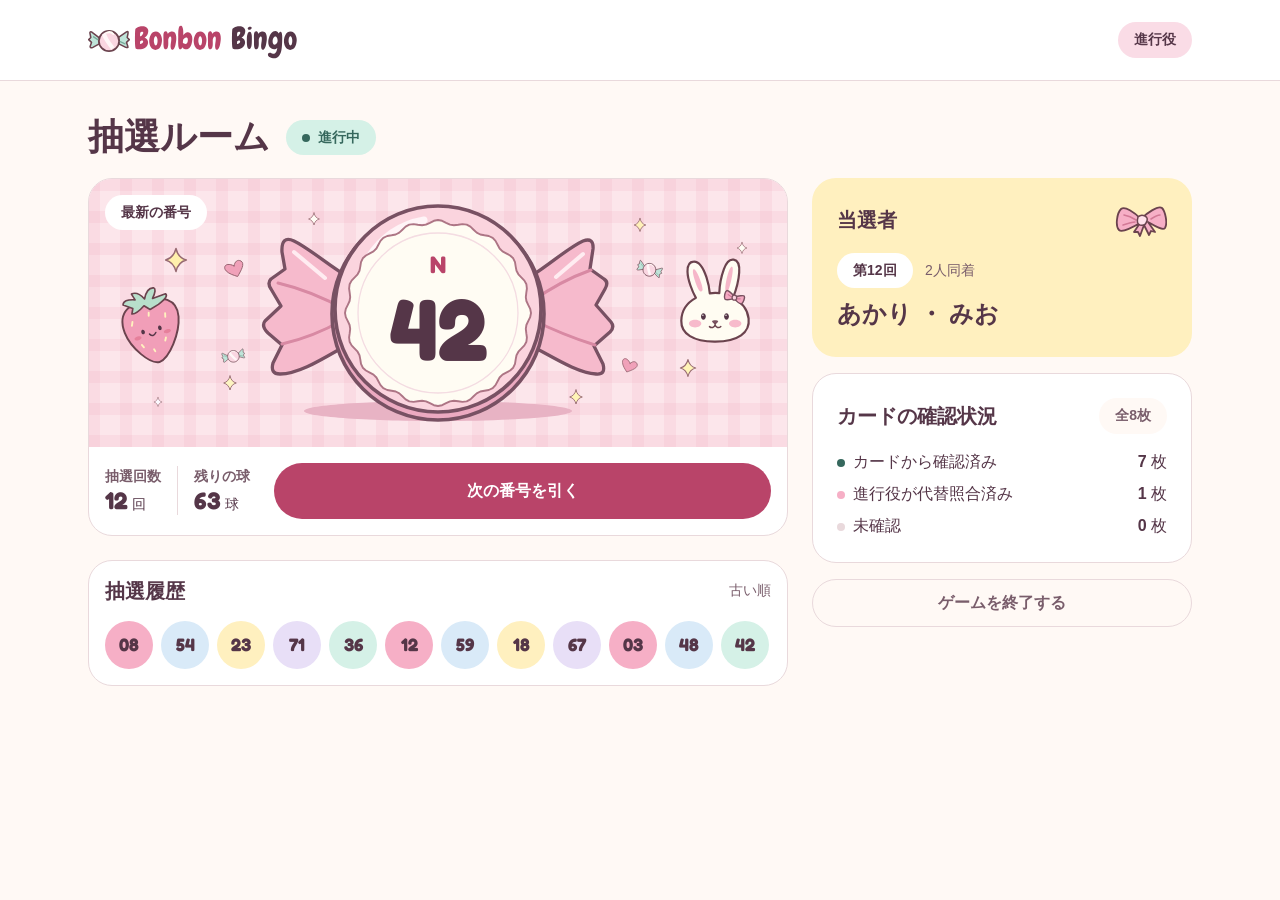
==== index.html @ c979d32b "first commit" ====
<!doctype html>
<html lang="ja">
<head>
  <meta charset="utf-8">
  <meta name="viewport" content="width=device-width, initial-scale=1">
  <title>抽選ルーム｜Bonbon Bingo</title>
  <link rel="stylesheet" href="css/style.css">
  <!-- 今はコメントだけの学習用ファイル。ルール、保存、進行役の画面の順で、HTMLを読み終えてから読み込む。 -->
  <script defer src="js/game.js"></script>
  <script defer src="js/storage.js"></script>
  <script defer src="js/draw.js"></script>
</head>
<!--
  デザイン確認用。ゲーム・当選者・確認件数はすべて仮表示で、ボタンにはまだ処理がない。
  下の data-view の値を1か所だけ書き換えて保存し、ブラウザーで再読み込みすると各状態を確認できる。
  prepare：参加受付、draw：抽選、checking：今回の確認待ち、final：最終確認、finished：終了。
  手元の画面は card.html を開く。実装後の初回は準備中にし、再表示時は保存済みの状態から選ぶ。
-->
<body class="host-page" data-view="draw">
  <!-- ゲーム名と操作する役割。実装後は操作権のないタブで #host-role を「閲覧中」にする。 -->
  <header class="site-header">
    <div class="header-inner">
      <img class="brand-logo" src="images/logo.svg" width="217" height="46" alt="Bonbon Bingo">
      <span class="badge host-role" id="host-role">進行役</span>
    </div>
  </header>

  <main class="host-main">
    <!-- その時点の見出しと状態。draw.js が body の data-view を更新すると対応する組だけが表示される。 -->
    <div class="host-heading">
      <h1>
        <span data-show="prepare">参加カードの準備</span>
        <span data-show="draw">抽選ルーム</span>
        <span data-show="checking">カードの応答待ち</span>
        <span data-show="final">最後のカードを照合中</span>
        <span data-show="finished">ゲームの結果</span>
      </h1>
      <span class="badge host-role" data-show="prepare">参加受付中</span>
      <span class="badge host-live" data-show="draw">進行中</span>
      <span class="badge host-checking" data-show="checking">照合中</span>
      <span class="badge host-final" data-show="final">最終確認中</span>
      <span class="badge host-ended" data-show="finished">終了</span>
    </div>

    <!-- 保存失敗、権限不足、照合不能など。JSで理由を #host-message に表示して該当操作を止める。 -->
    <p id="host-message" class="host-message" role="alert" hidden></p>

    <!-- PCでは抽選と履歴を左、操作と当選結果を右に置く。狭い画面では同じ内容を縦に並べる。 -->
    <div class="host-layout">
      <div class="host-column">
        <!-- 最新の確定番号と抽選操作。画像は背景だけ。ゲーム開始直後は番号を待機表示にする。 -->
        <section class="host-stage panel" data-show="draw" aria-label="抽選">
          <!-- 番号が確定したら .js-latest-letter と .js-latest-number を更新する。仮の表示はN列の42番。 -->
          <div class="host-number-stage">
            <span class="badge host-ball-label">最新の番号</span>
            <div class="host-current-ball number" aria-live="polite" aria-atomic="true">
              <span class="js-latest-letter">N</span>
              <strong class="js-latest-number">42</strong>
            </div>
          </div>
          <!-- 保存が成功した履歴の件数と残りプールの長さを表示。第12回の仮表示なので残りは63球。 -->
          <div class="host-controls">
            <dl class="host-counts">
              <div><dt>抽選回数</dt><dd><strong class="number js-round">12</strong> 回</dd></div>
              <div><dt>残りの球</dt><dd><strong class="number" id="remaining-balls">63</strong> 球</dd></div>
            </dl>
            <!-- #draw-next から次の抽選を要求。確認待ち・空のプール・操作権なしでは引けない。 -->
            <button class="button button-primary" type="button" id="draw-next">次の番号を引く</button>
          </div>
        </section>

        <!-- 準備と照合と終了の概要。仮の件数は各状態の別々の瞬間。実装時は保存値から説明と数値を更新する。 -->
        <section class="host-ticket" data-show="prepare checking final finished" aria-label="進行の概要">
          <div class="host-ticket-copy">
            <!-- 登録済みだけが参加する。登録完了のたびに同じ意味の .js-registered-count をすべて更新する。 -->
            <div data-show="prepare">
              <h2>登録済みのカード</h2>
              <p class="host-total"><strong class="number js-registered-count">8</strong> 枚</p>
              <p id="registration-summary">発行した9枚のうち、1枚が登録待ちです。</p>
              <progress id="registration-progress" value="8" max="9" aria-label="発行カードの登録状況">8 / 9</progress>
            </div>
            <!-- 対象回まで確認できた「本人報告＋代替」の合計。2種類の確認回数を同じ件数に二重計上しない。 -->
            <div data-show="checking final">
              <h2>確認できたカード</h2>
              <p class="host-total">
                <strong class="number" data-show="checking" id="checked-total">6</strong>
                <strong class="number" data-show="final" id="final-checked-total">7</strong>
                <span>/ <span class="number js-player-count">8</span> 枚</span>
              </p>
              <p id="check-summary" data-show="checking">2枚のカードからの応答を待っています。</p>
              <p id="final-summary" data-show="final">残り1枚の結果を照合しています。</p>
              <progress id="check-progress" data-show="checking" value="6" max="8" aria-label="今回の確認状況">6 / 8</progress>
              <progress id="final-progress" data-show="final" value="7" max="8" aria-label="最終回の確認状況">7 / 8</progress>
            </div>
            <!-- 進行役が保存した最終結果。#winner-count は申告数ではなく確定したカード数。 -->
            <div data-show="finished">
              <h2>確定した当選カード</h2>
              <p class="host-total"><strong id="winner-count" class="number">2</strong> 枚</p>
              <p id="result-summary">第12回の抽選で、2人が同時にビンゴしました。</p>
            </div>
          </div>
          <!-- チケット右端の装飾。状態は見出しでも伝わるため読み上げから除く。 -->
          <div class="host-ticket-stub" aria-hidden="true">
            <img data-show="prepare finished" src="images/candy.svg" width="64" alt="">
            <img data-show="checking" src="images/sparkle.svg" width="48" alt="">
            <img data-show="final" src="images/bow.svg" width="64" alt="">
          </div>
        </section>

        <!-- 準備中の件数。未登録の発行枠はゲーム開始時の参加枚数に含めない。 -->
        <section class="panel host-panel" data-show="prepare">
          <h2>カードの登録状況</h2>
          <dl class="host-facts">
            <div><dt>発行済み</dt><dd><b id="issued-count">9</b> 枚</dd></div>
            <div><dt>登録済み</dt><dd><b class="js-registered-count">8</b> 枚</dd></div>
            <div><dt>登録待ち</dt><dd><b id="registration-pending">1</b> 枚</dd></div>
          </dl>
        </section>

        <!-- 確認中は左側に内訳を表示。#verifying-reported と、各状態の代替照合・未確認の件数を更新する。 -->
        <section class="panel host-panel" data-show="checking final">
          <h2>照合の内訳</h2>
          <dl class="host-facts">
            <div><dt>カードから確認済み</dt><dd><b id="verifying-reported">6</b> 枚</dd></div>
            <div><dt>進行役が代替照合済み</dt><dd><b data-show="checking" id="verifying-fallback">0</b><b data-show="final" id="final-fallback">1</b> 枚</dd></div>
            <div><dt>未確認</dt><dd><b data-show="checking" id="verifying-pending">2</b><b data-show="final" id="final-pending">1</b> 枚</dd></div>
          </dl>
        </section>

        <!-- 終了時の確定者。#result-winners も抽選中の #winner-list と同じ確定記録から描き直す。 -->
        <section class="panel host-panel" data-show="finished">
          <h2>確定した当選者</h2>
          <ol id="result-winners" class="host-winners">
            <li><span class="badge">第12回 · 同着</span><strong>あかり　／　みお</strong></li>
          </ol>
        </section>

        <!-- #draw-history は保存した抽選順の履歴。終了後も読めるようにし、B・I・N・G・Oの列ごとに球の色を変える。 -->
        <section class="panel host-panel host-history-panel" data-show="draw finished">
          <div class="host-panel-heading"><h2>抽選履歴</h2><span class="host-caption">古い順</span></div>
          <ol id="draw-history" class="host-history number">
            <li class="ball-b">08</li>
            <li class="ball-g">54</li>
            <li class="ball-i">23</li>
            <li class="ball-o">71</li>
            <li class="ball-n">36</li>
            <li class="ball-b">12</li>
            <li class="ball-g">59</li>
            <li class="ball-i">18</li>
            <li class="ball-o">67</li>
            <li class="ball-b">03</li>
            <li class="ball-g">48</li>
            <li class="ball-n">42</li>
          </ol>
        </section>
      </div>

      <!-- 進行役の操作と当選結果。スマホでは抽選・履歴の下へ1列に並ぶ。 -->
      <div class="host-column host-side">
        <!-- #issue-card は準備中に発行枠を作って新しいカードを別タブで開く。初回登録はカード画面で行う。 -->
        <section class="panel host-panel" data-show="prepare">
          <h2>カードの発行</h2>
          <p>新しいカードが別タブで開きます。参加者に登録を済ませてもらいましょう。</p>
          <button class="button button-secondary" type="button" id="issue-card">カードを発行する</button>
        </section>
        <!-- #start-game で参加を締め切り、登録済みカードだけを固定して開始する。 -->
        <section class="panel host-panel" data-show="prepare">
          <h2>ゲームの開始</h2>
          <p>受付を締め切り、登録済みの<span class="js-registered-count">8</span>枚でゲームを開始します。</p>
          <button class="button button-primary" type="button" id="start-game">参加を締め切って開始</button>
        </section>

        <!-- #winner-list は進行役が照合・確定した結果専用。同じ回の人をまとめ、未入力名にはカードIDを表示する。 -->
        <section class="panel host-panel host-awards" data-show="draw">
          <div class="host-panel-heading"><h2>当選者</h2><img src="images/bow.svg" width="52" height="34" alt=""></div>
          <ol class="host-winners" id="winner-list">
            <li><span class="badge">第12回</span> <span class="host-caption">2人同着</span><strong>あかり ・ みお</strong></li>
          </ol>
        </section>
        <!-- 通常の抽選画面にも3種類の枚数を表示する。対象回・対象カードに照らして更新する。 -->
        <section class="panel host-panel" data-show="draw">
          <div class="host-panel-heading">
            <h2>カードの確認状況</h2><span class="badge host-people">全<span class="js-player-count">8</span>枚</span>
          </div>
          <dl class="host-facts host-check-facts">
            <div><dt>カードから確認済み</dt><dd><b id="reported-count">7</b> 枚</dd></div>
            <div><dt>進行役が代替照合済み</dt><dd><b id="fallback-count">1</b> 枚</dd></div>
            <div><dt>未確認</dt><dd><b id="pending-count">0</b> 枚</dd></div>
          </dl>
        </section>

        <!-- 照合中と終了時にも対象回と確定番号を見せる。最新の番号と回数は抽選欄と同じ保存データを使う。 -->
        <section class="panel host-panel" data-show="checking final finished">
          <h2><span data-show="checking">今回の抽選番号</span><span data-show="final finished">最後の抽選番号</span></h2>
          <div class="host-panel-heading host-last-number">
            <strong class="number"><small class="js-latest-letter">N</small> <span class="js-latest-number">42</span></strong>
            <span class="badge host-people">第<span class="js-round">12</span>回</span>
          </div>
        </section>
        <!-- 未応答がある間の見本。待機中は次の抽選を始めない。 -->
        <section class="panel host-panel" data-show="checking">
          <h2>次の抽選</h2>
          <p>応答がないカードは進行役が自動で照合します。全<span class="js-player-count">8</span>枚の確認が済むと、次の番号を引けます。</p>
          <button class="button button-muted" type="button" disabled>確認中 · 次の番号を引く</button>
        </section>
        <!-- #end-game は最後の抽選回を固定して最終確認へ進む。照合待ちに押した場合も、その回の確認を引き継ぐ。 -->
        <button class="button button-secondary host-finish" type="button" data-show="draw checking" id="end-game">ゲームを終了する</button>
        <!-- 最終確認中は新しい抽選を止める。未確認が0枚になったら保存の完了後に終了表示へ。 -->
        <section class="panel host-panel" data-show="final">
          <h2>ゲームの終了</h2>
          <p>新しい抽選は停止しました。全<span class="js-player-count">8</span>枚の結果を確認してから、当選者を確定してゲームを終了します。</p>
        </section>
        <!-- #reset-game は旧ゲーム専用の情報を消して新しい準備を始める。終了操作と区別する。 -->
        <section class="panel host-panel" data-show="finished">
          <h2>新しいゲームの準備</h2>
          <p>リセットすると、今回の抽選履歴・当選結果・カード・登録名が消去されます。</p>
          <button class="button button-secondary" type="button" id="reset-game">リセットして新しいゲームへ</button>
        </section>
      </div>
    </div>
  </main>
</body>
</html>
---- css/style.css ----
/* 共通 → 進行役（index.html）→ 参加者（card.html）の順。
   色を変えるときはまず :root、画面の配置を変えるときは各画面のセクションを見る。 */
@font-face {
  font-family: Fredoka;
  src: url("../fonts/Fredoka-Bold.ttf") format("truetype");
  font-weight: 700;
  font-style: normal;
  font-display: swap;
}

:root {
  --paper: #fff9f5;
  --white: #fff;
  --ink: #553648;
  --muted: #795d6b;
  --line: #e9d9dc;
  --pink: #b94469;
  --blush: #fadce6;
  --rose: #f6afc6;
  --mint: #d5f1e7;
  --mint-ink: #36685d;
  --lav: #e8dff7;
  --butter: #fff0bf;
  --sky: #d9eaf8;
}

*, *::before, *::after { box-sizing: border-box; }

body {
  margin: 0;
  min-height: 100vh;
  background: var(--paper);
  color: var(--ink);
  font-family: "Zen Maru Gothic", "Hiragino Maru Gothic ProN", "Yu Gothic", Meiryo, sans-serif;
  font-size: 1rem;
  font-weight: 500;
  line-height: 1.5;
}

img { display: block; }
button, input { font: inherit; color: inherit; }
[hidden] { display: none !important; }
:focus-visible { outline: 3px solid var(--mint-ink); outline-offset: 3px; }

/* 見た目は印や配色で示すマスの状態を、読み上げでも伝える。 */
.sr-only {
  position: absolute;
  width: 1px;
  height: 1px;
  padding: 0;
  overflow: hidden;
  clip-path: inset(50%);
  white-space: nowrap;
  border: 0;
}

.number {
  font-family: Fredoka, "Arial Rounded MT Bold", system-ui, sans-serif;
  font-weight: 700;
}

.site-header {
  border-bottom: 1px solid var(--line);
  background: var(--white);
}

.header-inner {
  display: flex;
  justify-content: space-between;
  align-items: center;
  gap: 16px;
  min-height: 80px;
  padding-block: 16px;
}

.brand-logo { max-width: 100%; height: auto; }

.button {
  display: inline-flex;
  justify-content: center;
  align-items: center;
  gap: 8px;
  min-height: 48px;
  padding: 8px 24px;
  border: 1px solid transparent;
  border-radius: 32px;
  font-size: 1rem;
  font-weight: 700;
  line-height: 1.5;
  text-align: center;
}
.button-primary { color: var(--white); background: var(--pink); }
.button-secondary { color: var(--pink); border-color: var(--rose); background: var(--white); }
.button-muted { color: var(--muted); background: var(--line); }


/* 抽選画面。状態の見本は body の data-view で一つ選ぶ。非表示部分は読み上げ・Tab移動の対象からも外れる。 */
.host-page[data-view="prepare"] [data-show]:not([data-show~="prepare"]),
.host-page[data-view="draw"] [data-show]:not([data-show~="draw"]),
.host-page[data-view="checking"] [data-show]:not([data-show~="checking"]),
.host-page[data-view="final"] [data-show]:not([data-show~="final"]),
.host-page[data-view="finished"] [data-show]:not([data-show~="finished"]) {
  display: none;
}

.host-page .header-inner,
.host-main {
  width: min(1104px, calc(100% - 64px));
  margin-inline: auto;
}

.host-page .header-inner {
  padding-inline: 0;
}

.host-main {
  padding-block: 32px 48px;
}

.host-heading,
.host-panel-heading,
.host-controls,
.host-counts,
.host-facts > div {
  display: flex;
  align-items: center;
}

.host-heading {
  flex-wrap: wrap;
  gap: 16px;
  margin-bottom: 16px;
}

.host-heading h1 {
  margin: 0;
  font-size: clamp(1.875rem, 4vw, 2.25rem);
  line-height: 1.35;
}

.host-page .badge {
  display: inline-block;
  vertical-align: middle;
  white-space: nowrap;
  font-size: .875rem;
  font-weight: 700;
  line-height: 1.4;
  padding: 8px 16px;
  border-radius: 24px;
}

.host-role { background: var(--blush); }
.host-live, .host-ended { background: var(--mint); color: var(--mint-ink); }
.host-checking { background: var(--butter); }
.host-final { background: var(--lav); }
.host-people { background: var(--paper); color: var(--muted); }

.host-live::before,
.host-check-facts dt::before {
  content: "";
  display: inline-block;
  width: 8px;
  height: 8px;
  border-radius: 8px;
  background: var(--mint-ink);
  margin-inline-end: 8px;
  vertical-align: middle;
}

.host-layout {
  display: grid;
  grid-template-columns: minmax(0, 700fr) minmax(0, 380fr);
  gap: 24px;
  align-items: start;
}

.host-column,
.host-panel {
  display: grid;
  align-content: start;
  min-width: 0;
}

.host-column { gap: 24px; }
.host-side { gap: 16px; }

.host-panel {
  padding: 24px;
  gap: 16px;
  border: 1px solid var(--line);
  background: var(--white);
  border-radius: 24px;
  overflow-wrap: anywhere;
}

.host-panel h2,
.host-ticket h2 {
  margin: 0;
  font-size: 1.25rem;
  line-height: 1.4;
}

.host-panel p,
.host-ticket p {
  margin: 0;
}

.host-panel-heading {
  justify-content: space-between;
  flex-wrap: wrap;
  gap: 8px;
}

.host-stage {
  overflow: hidden;
  min-width: 0;
  background: var(--white);
  border: 1px solid var(--line);
  border-radius: 24px;
  padding: 0;
}

.host-number-stage {
  position: relative;
  display: grid;
  place-items: center;
  min-height: 268px;
  background: var(--blush) url("../images/hero.svg") center / 700px 268px no-repeat;
}

.host-ball-label {
  position: absolute;
  inset: 16px auto auto 16px;
  background: var(--white);
}

.host-current-ball {
  display: grid;
  justify-items: center;
  line-height: 1;
}

.host-current-ball .js-latest-letter {
  margin-bottom: 8px;
  color: var(--pink);
  font-size: 1.5rem;
}

.host-current-ball strong {
  font-size: 5.4375rem;
  font-weight: 700;
}

.host-controls {
  gap: 24px;
  padding: 16px;
}

.host-controls .button {
  flex: 1;
  min-height: 56px;
}

.host-counts,
.host-facts,
.host-facts dd,
.host-counts dd {
  margin: 0;
}

.host-counts {
  gap: 16px;
}

.host-counts div + div {
  padding-inline-start: 16px;
  border-inline-start: 1px solid var(--line);
}

.host-counts dt,
.host-counts dd,
.host-caption,
.host-ticket-copy p:not(.host-total) {
  font-size: .875rem;
}

.host-counts dt,
.host-caption {
  color: var(--muted);
}

.host-counts dt { font-weight: 700; }

.host-counts strong {
  font-size: 1.5rem;
  line-height: 1.2;
}

.host-history,
.host-winners {
  list-style: none;
  margin: 0;
  padding: 0;
}

.host-history-panel { padding: 16px; }

.host-history {
  display: flex;
  flex-wrap: wrap;
  gap: 8px;
}

.host-history li {
  display: grid;
  place-items: center;
  width: 48px;
  height: 48px;
  border-radius: 24px;
  font-size: 1.125rem;
}

.ball-b { background: var(--rose); }
.ball-i { background: var(--butter); }
.ball-n { background: var(--mint); }
.ball-g { background: var(--sky); }
.ball-o { background: var(--lav); }

.host-awards {
  background: var(--butter);
  border-color: transparent;
}

.host-winners li + li {
  margin-top: 16px;
}

.host-winners .badge {
  margin-inline-end: 8px;
  background: var(--butter);
}

.host-awards .badge {
  background: var(--white);
}

.host-winners strong {
  font-size: 1.5rem;
  overflow-wrap: anywhere;
}

.host-awards strong {
  display: block;
  margin-block-start: 8px;
}

.host-facts {
  display: grid;
  gap: 8px;
}

.host-facts > div {
  justify-content: space-between;
  gap: 8px;
}

.host-facts dd { white-space: nowrap; }

.host-check-facts div:nth-child(2) dt::before { background: var(--rose); }
.host-check-facts div:nth-child(3) dt::before { background: var(--line); }

.host-page .host-finish {
  background: transparent;
  border: 1px solid var(--line);
  color: var(--muted);
}

.host-ticket {
  position: relative;
  display: flex;
  justify-content: space-between;
  min-height: 216px;
  border-radius: 24px;
  background: var(--blush);
  overflow: hidden;
}

.host-page[data-view="checking"] .host-ticket { background: var(--butter); }
.host-page[data-view="final"] .host-ticket { background: var(--lav); }
.host-page[data-view="finished"] .host-ticket { background: var(--mint); }

.host-ticket-copy {
  min-width: 0;
  padding: 24px 32px;
  align-self: center;
}

.host-ticket h2 { font-size: 1.125rem; }

.host-ticket .host-total {
  margin: 8px 0;
  font-weight: 700;
  line-height: 1.1;
}

.host-total strong {
  font-size: clamp(3rem, 8vw, 4.75rem);
}

.host-total span {
  font-size: 1.5rem;
}

.host-ticket progress {
  display: block;
  appearance: none;
  width: min(100%, 352px);
  height: 8px;
  margin-top: 8px;
  background: var(--white);
  --segment: 12.5%;
  mask-image: repeating-linear-gradient(to right, #000 0 calc(var(--segment) - 4px), transparent calc(var(--segment) - 4px) var(--segment));
  border: 0;
  border-radius: 8px;
  overflow: hidden;
}

.host-page[data-view="prepare"] progress { --segment: calc(100% / 9); }
.host-ticket progress::-webkit-progress-bar { background: transparent; }
.host-ticket progress::-webkit-progress-value { background: var(--mint-ink); }
.host-ticket progress::-moz-progress-bar { background: var(--mint-ink); }
.host-page[data-view="prepare"] progress::-webkit-progress-value { background: var(--pink); }
.host-page[data-view="prepare"] progress::-moz-progress-bar { background: var(--pink); }

.host-ticket-stub {
  position: relative;
  flex: 0 0 112px;
  display: grid;
  place-items: center;
  border-inline-start: 2px dashed var(--white);
  background: url("../images/sparkle.svg") 76% 28% / 12px 12px no-repeat,
    url("../images/sparkle.svg") 18% 70% / 8px 8px no-repeat;
}

.host-ticket-stub::before,
.host-ticket-stub::after {
  content: "";
  position: absolute;
  left: -12px;
  width: 24px;
  height: 24px;
  background: var(--paper);
  border-radius: 16px;
}

.host-ticket-stub::before { top: -12px; }
.host-ticket-stub::after { bottom: -12px; }

.host-last-number strong { font-size: 2.25rem; }
.host-last-number small { font-size: 1.125rem; color: var(--mint-ink); }

.host-message {
  padding: 16px;
  border: 1px solid var(--pink);
  border-radius: 16px;
  background: var(--white);
  overflow-wrap: anywhere;
}

/* タブレットからは進行操作を下に回し、番号を読む面積を確保する。 */
@media (max-width: 1023px) {
  .host-layout { grid-template-columns: minmax(0, 1fr); gap: 16px; }
  .host-column { gap: 16px; }
}

/* スマホは両端16px。絵の中央を表示し、抽選ボタンは1行分の幅にする。 */
@media (max-width: 600px) {
  .host-main,
  .host-page .header-inner { width: calc(100% - 32px); }
  .host-main { padding-block: 16px 32px; }
  .host-controls { flex-direction: column; gap: 16px; }
  .host-controls .button { width: 100%; }
  .host-number-stage { min-height: 248px; }
  .host-panel { padding: 16px; }
  /* 390px幅では6球ずつ。さらに狭い端末では列幅に合わせて球も小さくする。 */
  .host-history {
    display: grid;
    grid-template-columns: repeat(6, minmax(0, 1fr));
    max-width: 328px;
  }
  .host-history li { width: 100%; max-width: 48px; height: auto; aspect-ratio: 1; }
  .host-ticket-copy { padding: 24px 16px; }
  .host-ticket-stub { flex-basis: 72px; }
  .host-ticket-stub img { max-width: 48px; }
  .host-page .brand-logo { max-width: 54vw; height: auto; }
}

/* 参加者画面。2枚の包装紙をスマホ幅の外側にだけ敷く。 */
.card-page {
  position: relative;
  isolation: isolate;
  min-height: 100vh;
  background: var(--blush);
}

.card-page::before,
.card-page::after {
  position: absolute;
  z-index: -1;
  top: 0;
  bottom: 0;
  width: max(0px, calc((100% - 390px) / 2));
  content: "";
  background-size: 445px 880px;
  background-repeat: repeat;
}

.card-page::before {
  left: 0;
  background-image: url("../images/wrapper-left.svg");
  background-position: right top;
}

.card-page::after {
  right: 0;
  background-image: url("../images/wrapper-right.svg");
  background-position: left top;
}

.card-shell {
  width: min(100%, 390px);
  min-height: 100vh;
  min-height: 100dvh;
  margin-inline: auto;
  color: var(--ink);
  background: var(--paper);
  box-shadow: 0 0 0 4px rgb(246 175 198 / 48%);
}

.card-shell .header-inner {
  display: flex;
  justify-content: space-between;
  align-items: center;
  flex-wrap: wrap;
  gap: 8px;
  min-height: 80px;
  width: 100%;
  padding: 16px;
  margin: 0;
}

.card-shell .brand-logo { width: 157px; height: auto; }
.card-main { padding: 16px 16px 32px; }
.card-shell h1,
.card-shell h2,
.card-shell p { margin: 0; }
.card-shell h1 { font-size: 1.75rem; line-height: 1.35; }
.card-shell h2 { font-size: 1.5rem; line-height: 1.35; }

/* 一度に見える状態は1つ。body の data-card-state が将来の描画の入口になる。 */
.card-view,
.card-page .card-badge,
.card-page .card-sync.state-ended,
.card-page .card-sync.state-playing { display: none; }
.card-page[data-card-state="playing"] #card-play,
.card-page[data-card-state="ended"] #card-play,
.card-page[data-card-state="register"] #card-entry,
.card-page[data-card-state="closed"] #card-closed,
.card-page[data-card-state="reset"] #card-reset,
.card-page[data-card-state="error"] #card-error { display: block; }
.card-page[data-card-state="playing"] .state-playing,
.card-page[data-card-state="ended"] .state-ended,
.card-page[data-card-state="register"] .state-register,
.card-page[data-card-state="closed"] .state-closed,
.card-page[data-card-state="reset"] .state-reset,
.card-page[data-card-state="error"] .state-error { display: inline-flex; }

.card-page .card-badge {
  align-items: center;
  gap: 8px;
  padding: 8px 16px;
  color: var(--pink);
  background: var(--blush);
  border-radius: 24px;
  font-size: .875rem;
  font-weight: 700;
}

.card-page .card-badge.state-playing,
.card-page .card-badge.state-ended { color: var(--mint-ink); background: var(--mint); }

.card-badge::before,
.card-sync::before {
  content: "";
  width: 8px;
  height: 8px;
  flex: 0 0 8px;
  border-radius: 8px;
  background: currentColor;
}

.latest-card-ball {
  position: relative;
  isolation: isolate;
  overflow: hidden;
  display: flex;
  justify-content: space-between;
  align-items: center;
  flex-wrap: wrap;
  gap: 8px;
  min-height: 128px;
  padding: 16px 16px 16px 24px;
  border-radius: 24px;
  background: var(--lav);
}

.latest-card-ball::before {
  content: "";
  position: absolute;
  z-index: -1;
  right: 0;
  top: 50%;
  width: 152px;
  height: 152px;
  border: 16px solid rgb(255 255 255 / 35%);
  border-radius: 80px;
  transform: translateY(-50%);
}

.latest-card-ball::after {
  content: "";
  position: absolute;
  right: 16px;
  top: 16px;
  width: 16px;
  height: 16px;
  background: url("../images/sparkle.svg") center / contain no-repeat;
}

#card-round {
  display: inline-block;
  padding: 8px 16px;
  margin-top: 8px;
  border-radius: 24px;
  background: var(--white);
  font-size: .875rem;
  font-weight: 700;
}

.latest-value { display: flex; align-items: center; gap: 8px; }
.latest-value > * {
  display: grid;
  place-items: center;
  border: 2px solid var(--ink);
  border-radius: 40px;
}
#card-letter { width: 32px; height: 32px; background: var(--mint); }
#card-number { width: 80px; height: 80px; background: var(--white); font-size: 2.5rem; }

.player-ticket,
.entry-fields,
.card-notice {
  border: 1px solid var(--line);
  border-radius: 32px;
  background: var(--white);
}

.player-ticket { margin-block: 16px 24px; box-shadow: 0 8px var(--blush); }
.ticket-owner {
  display: flex;
  align-items: flex-start;
  justify-content: space-between;
  gap: 8px;
  padding: 16px 24px;
  border-bottom: 1px dashed var(--line);
}

.ticket-owner > div { min-width: 0; }
.card-serial,
#card-name,
#fallback-id { overflow-wrap: anywhere; }
.card-serial { color: var(--pink); font-size: .875rem; font-weight: 800; letter-spacing: .08em; }
#card-title { margin-top: 8px; }
.ticket-owner > img {
  flex: none;
  width: 56px;
  height: 56px;
  border-radius: 32px;
  background-color: var(--blush);
  object-fit: contain;
}

.ticket-board { padding: 8px 24px 24px; }
#card-grid {
  width: calc(100% + 16px);
  margin-inline: -8px;
  border-collapse: separate;
  border-spacing: 8px;
  table-layout: fixed;
  text-align: center;
  font-family: Fredoka, "Arial Rounded MT Bold", system-ui, sans-serif;
  font-weight: 700;
}

#card-grid th,
#card-grid td { padding: 0; text-align: center; vertical-align: middle; }
#card-grid th { height: 40px; border-radius: 16px; font-size: 1.5rem; }
#card-grid th:nth-child(1) { background: var(--rose); }
#card-grid th:nth-child(2) { background: var(--butter); }
#card-grid th:nth-child(3) { background: var(--mint); }
#card-grid th:nth-child(4) { background: var(--sky); }
#card-grid th:nth-child(5) { background: var(--lav); }

#card-grid td {
  position: relative;
  height: clamp(40px, calc((100vw - 112px) / 5), 56px);
  border: 1px solid var(--line);
  border-radius: 16px;
  background: var(--paper);
  font-size: 1.5rem;
  line-height: 1;
}

#card-grid .is-open { background: var(--blush); color: var(--pink); border-color: var(--rose); }
#card-grid .is-open::after {
  content: "";
  position: absolute;
  top: 0;
  right: 0;
  width: 16px;
  height: 16px;
  background: url("../images/check.svg") center / contain no-repeat;
}
#card-grid .free-cell {
  color: var(--ink);
  border-color: var(--butter);
  background: var(--butter);
  font-size: 1rem;
}
.free-cell img { display: block; margin: 0 auto; }
.card-caption,
.card-sync,
.entry-hint,
#entry-limit { color: var(--muted); font-size: .875rem; }
.ticket-board .card-caption { margin-top: 16px; text-align: center; }
.card-shell .card-sync {
  width: 100%;
  align-items: center;
  justify-content: center;
  gap: 8px;
  text-align: center;
}
.card-sync::before { background: var(--mint-ink); }
#card-result:not([hidden]) { display: flex; margin-top: 8px; color: var(--pink); }

/* 初回登録は同じスマホ幅の中で名前入力に集中する。 */
.entry-art {
  display: grid;
  place-items: center;
  position: relative;
  padding: 48px 24px;
  min-height: 200px;
  border-radius: 24px;
  background:
    url("../images/sparkle.svg") 12% 24% / 16px 16px no-repeat,
    url("../images/sparkle.svg") 83% 68% / 16px 16px no-repeat,
    radial-gradient(circle, transparent 74px, rgb(255 255 255 / 34%) 74px 96px, transparent 96px),
    var(--blush);
}
.entry-ticket {
  max-width: 100%;
  min-width: min(192px, 100%);
  border: 2px solid var(--pink);
  border-radius: 24px;
  background: var(--white);
  text-align: center;
}
.entry-ticket > * { display: block; padding: 8px; }
.entry-ticket > strong { font-size: 1.5rem; border-bottom: 1px dashed var(--line); }
.entry-bow,
.entry-candy { position: absolute; }
.entry-bow { top: 16%; left: 64%; }
.entry-candy { top: 65%; right: 75%; }
#entry-heading { margin: 24px 0 8px; }
.entry-intro { color: var(--muted); }
.entry-fields { padding: 24px; margin-top: 32px; border-radius: 24px; }
.entry-label { display: flex; flex-wrap: wrap; justify-content: space-between; align-items: baseline; gap: 8px; }
.entry-label label { font-weight: 700; }
#entry-name {
  width: 100%;
  min-height: 56px;
  padding: 8px 16px;
  margin: 8px 0 16px;
  border: 1px solid var(--line);
  border-radius: 16px;
  background: var(--paper);
  color: var(--ink);
  font: inherit;
}
.entry-hint + .entry-hint { margin-top: 8px; }
.entry-feedback { margin-top: 8px; color: var(--pink); }
#register-card { width: 100%; margin-top: 24px; }
.card-notice { padding: 24px; }
.card-notice h1 { font-size: 1.5rem; }
.card-notice p { margin-top: 16px; }

@media (max-width: 360px) {
  .ticket-board { padding-inline: 16px; }
  .latest-card-ball { padding-inline: 16px; }
  #card-number { width: 64px; height: 64px; }
}
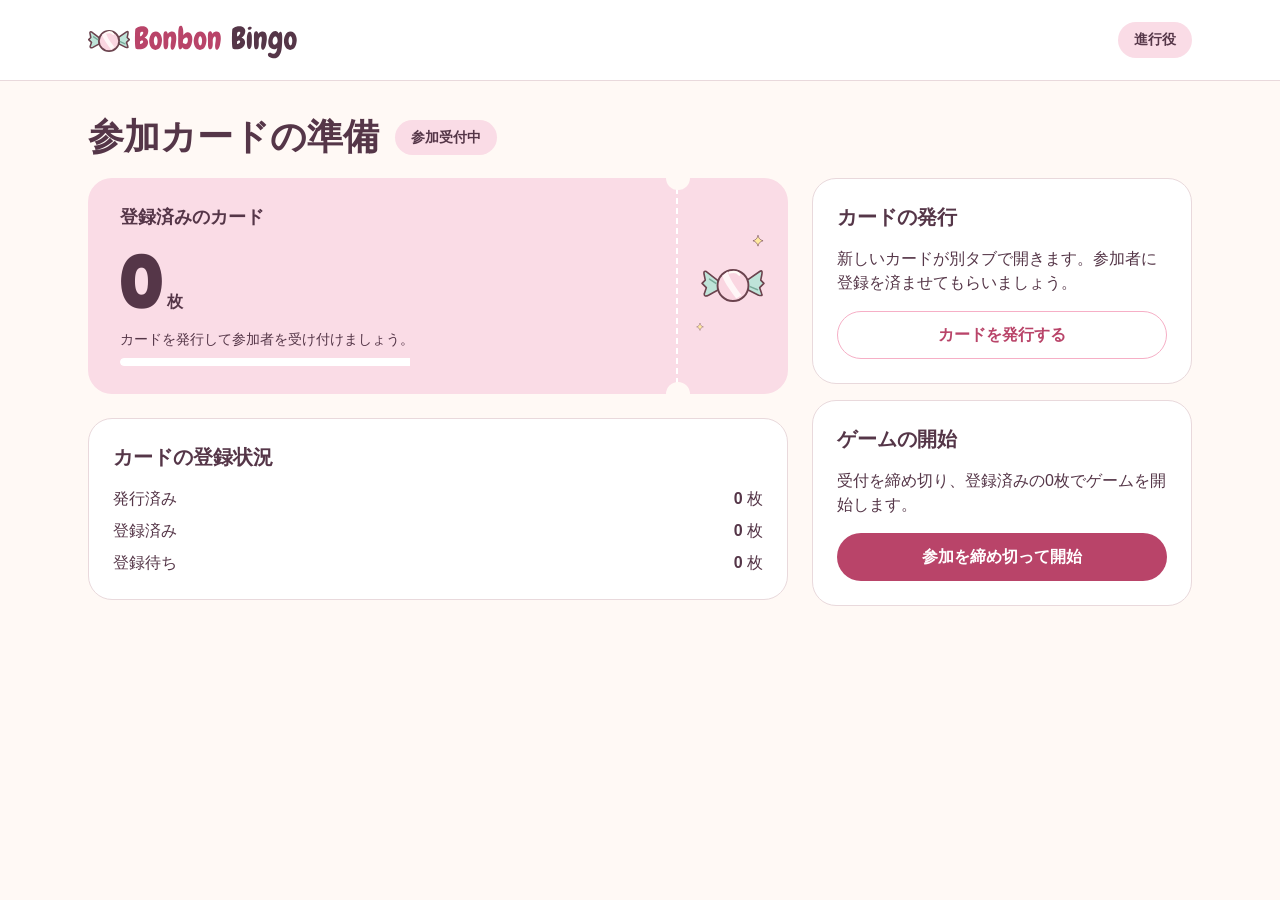
==== commit 4c903952: "抽選画面と参加カードを連動させ、ビンゴの進行と復元を実装 Web Locksで進行役と書き込みを調停し、カードの登録・確認報告・同着・未応答時の代替照合をlocalStorageで共有する。終了時は全" ====
--- a/index.html
+++ b/index.html
@@ -4,24 +4,20 @@
   <meta charset="utf-8">
   <meta name="viewport" content="width=device-width, initial-scale=1">
   <title>抽選ルーム｜Bonbon Bingo</title>
+  <link rel="icon" type="image/svg+xml" href="images/candy.svg">
   <link rel="stylesheet" href="css/style.css">
-  <!-- 今はコメントだけの学習用ファイル。ルール、保存、進行役の画面の順で、HTMLを読み終えてから読み込む。 -->
+  <!-- HTMLを読み終えてから、ビンゴのルール、保存、進行役の画面操作の順に読み込む。 -->
   <script defer src="js/game.js"></script>
   <script defer src="js/storage.js"></script>
   <script defer src="js/draw.js"></script>
 </head>
-<!--
-  デザイン確認用。ゲーム・当選者・確認件数はすべて仮表示で、ボタンにはまだ処理がない。
-  下の data-view の値を1か所だけ書き換えて保存し、ブラウザーで再読み込みすると各状態を確認できる。
-  prepare：参加受付、draw：抽選、checking：今回の確認待ち、final：最終確認、finished：終了。
-  手元の画面は card.html を開く。実装後の初回は準備中にし、再表示時は保存済みの状態から選ぶ。
--->
-<body class="host-page" data-view="draw">
-  <!-- ゲーム名と操作する役割。実装後は操作権のないタブで #host-role を「閲覧中」にする。 -->
+<!-- draw.js が保存状態を読み、参加受付・抽選・照合中・最終確認・終了の画面を切り替える。 -->
+<body class="host-page" data-view="prepare">
+  <!-- ゲーム名と操作する役割。操作権のないタブでは #host-role を「閲覧中」にする。 -->
   <header class="site-header">
     <div class="header-inner">
       <img class="brand-logo" src="images/logo.svg" width="217" height="46" alt="Bonbon Bingo">
-      <span class="badge host-role" id="host-role">進行役</span>
+      <span class="badge host-role" id="host-role">閲覧中</span>
     </div>
   </header>
 
@@ -45,58 +41,60 @@
     <!-- 保存失敗、権限不足、照合不能など。JSで理由を #host-message に表示して該当操作を止める。 -->
     <p id="host-message" class="host-message" role="alert" hidden></p>
 
+    <noscript><p class="host-message">ブラウザでJavaScriptを有効にしてから開いてください。</p></noscript>
+
     <!-- PCでは抽選と履歴を左、操作と当選結果を右に置く。狭い画面では同じ内容を縦に並べる。 -->
     <div class="host-layout">
       <div class="host-column">
         <!-- 最新の確定番号と抽選操作。画像は背景だけ。ゲーム開始直後は番号を待機表示にする。 -->
         <section class="host-stage panel" data-show="draw" aria-label="抽選">
-          <!-- 番号が確定したら .js-latest-letter と .js-latest-number を更新する。仮の表示はN列の42番。 -->
+          <!-- 番号が確定したら .js-latest-letter と .js-latest-number を更新する。初回は未抽選。 -->
           <div class="host-number-stage">
             <span class="badge host-ball-label">最新の番号</span>
             <div class="host-current-ball number" aria-live="polite" aria-atomic="true">
-              <span class="js-latest-letter">N</span>
-              <strong class="js-latest-number">42</strong>
-            </div>
-          </div>
-          <!-- 保存が成功した履歴の件数と残りプールの長さを表示。第12回の仮表示なので残りは63球。 -->
+              <span class="js-latest-letter"></span>
+              <strong class="js-latest-number">―</strong>
+            </div>
+          </div>
+          <!-- 保存が成功した履歴の件数と残りプールの長さを表示。抽選前は残り75球。 -->
           <div class="host-controls">
             <dl class="host-counts">
-              <div><dt>抽選回数</dt><dd><strong class="number js-round">12</strong> 回</dd></div>
-              <div><dt>残りの球</dt><dd><strong class="number" id="remaining-balls">63</strong> 球</dd></div>
+              <div><dt>抽選回数</dt><dd><strong class="number js-round">0</strong> 回</dd></div>
+              <div><dt>残りの球</dt><dd><strong class="number" id="remaining-balls">75</strong> 球</dd></div>
             </dl>
             <!-- #draw-next から次の抽選を要求。確認待ち・空のプール・操作権なしでは引けない。 -->
-            <button class="button button-primary" type="button" id="draw-next">次の番号を引く</button>
-          </div>
-        </section>
-
-        <!-- 準備と照合と終了の概要。仮の件数は各状態の別々の瞬間。実装時は保存値から説明と数値を更新する。 -->
+            <button class="button button-primary" type="button" id="draw-next" disabled>次の番号を引く</button>
+          </div>
+        </section>
+
+        <!-- 準備と照合と終了の概要。保存できた結果から説明と数値を更新する。 -->
         <section class="host-ticket" data-show="prepare checking final finished" aria-label="進行の概要">
           <div class="host-ticket-copy">
             <!-- 登録済みだけが参加する。登録完了のたびに同じ意味の .js-registered-count をすべて更新する。 -->
             <div data-show="prepare">
               <h2>登録済みのカード</h2>
-              <p class="host-total"><strong class="number js-registered-count">8</strong> 枚</p>
-              <p id="registration-summary">発行した9枚のうち、1枚が登録待ちです。</p>
-              <progress id="registration-progress" value="8" max="9" aria-label="発行カードの登録状況">8 / 9</progress>
+              <p class="host-total"><strong class="number js-registered-count">0</strong> 枚</p>
+              <p id="registration-summary">カードを発行して参加者を受け付けましょう。</p>
+              <progress id="registration-progress" value="0" max="1" aria-label="発行カードの登録状況">0 / 0</progress>
             </div>
             <!-- 対象回まで確認できた「本人報告＋代替」の合計。2種類の確認回数を同じ件数に二重計上しない。 -->
             <div data-show="checking final">
               <h2>確認できたカード</h2>
               <p class="host-total">
-                <strong class="number" data-show="checking" id="checked-total">6</strong>
-                <strong class="number" data-show="final" id="final-checked-total">7</strong>
-                <span>/ <span class="number js-player-count">8</span> 枚</span>
+                <strong class="number" data-show="checking" id="checked-total">0</strong>
+                <strong class="number" data-show="final" id="final-checked-total">0</strong>
+                <span>/ <span class="number js-player-count">0</span> 枚</span>
               </p>
-              <p id="check-summary" data-show="checking">2枚のカードからの応答を待っています。</p>
-              <p id="final-summary" data-show="final">残り1枚の結果を照合しています。</p>
-              <progress id="check-progress" data-show="checking" value="6" max="8" aria-label="今回の確認状況">6 / 8</progress>
-              <progress id="final-progress" data-show="final" value="7" max="8" aria-label="最終回の確認状況">7 / 8</progress>
+              <p id="check-summary" data-show="checking">カードの応答を確認しています。</p>
+              <p id="final-summary" data-show="final">最後の抽選結果を照合しています。</p>
+              <progress id="check-progress" data-show="checking" value="0" max="1" aria-label="今回の確認状況">0 / 0</progress>
+              <progress id="final-progress" data-show="final" value="0" max="1" aria-label="最終回の確認状況">0 / 0</progress>
             </div>
             <!-- 進行役が保存した最終結果。#winner-count は申告数ではなく確定したカード数。 -->
             <div data-show="finished">
               <h2>確定した当選カード</h2>
-              <p class="host-total"><strong id="winner-count" class="number">2</strong> 枚</p>
-              <p id="result-summary">第12回の抽選で、2人が同時にビンゴしました。</p>
+              <p class="host-total"><strong id="winner-count" class="number">0</strong> 枚</p>
+              <p id="result-summary">確定した当選結果を表示します。</p>
             </div>
           </div>
           <!-- チケット右端の装飾。状態は見出しでも伝わるため読み上げから除く。 -->
@@ -111,47 +109,40 @@
         <section class="panel host-panel" data-show="prepare">
           <h2>カードの登録状況</h2>
           <dl class="host-facts">
-            <div><dt>発行済み</dt><dd><b id="issued-count">9</b> 枚</dd></div>
-            <div><dt>登録済み</dt><dd><b class="js-registered-count">8</b> 枚</dd></div>
-            <div><dt>登録待ち</dt><dd><b id="registration-pending">1</b> 枚</dd></div>
+            <div><dt>発行済み</dt><dd><b id="issued-count">0</b> 枚</dd></div>
+            <div><dt>登録済み</dt><dd><b class="js-registered-count">0</b> 枚</dd></div>
+            <div><dt>登録待ち</dt><dd><b id="registration-pending">0</b> 枚</dd></div>
           </dl>
         </section>
+
+        <!-- 同じカードを再度開くためのリンク。受付中は発行済み全件、開始後は参加者だけを #card-links に表示する。 -->
+        <details class="panel host-panel issued-links" id="issued-links" hidden>
+          <summary>発行したカードを開く</summary>
+          <ul id="card-links"></ul>
+        </details>
 
         <!-- 確認中は左側に内訳を表示。#verifying-reported と、各状態の代替照合・未確認の件数を更新する。 -->
         <section class="panel host-panel" data-show="checking final">
           <h2>照合の内訳</h2>
           <dl class="host-facts">
-            <div><dt>カードから確認済み</dt><dd><b id="verifying-reported">6</b> 枚</dd></div>
-            <div><dt>進行役が代替照合済み</dt><dd><b data-show="checking" id="verifying-fallback">0</b><b data-show="final" id="final-fallback">1</b> 枚</dd></div>
-            <div><dt>未確認</dt><dd><b data-show="checking" id="verifying-pending">2</b><b data-show="final" id="final-pending">1</b> 枚</dd></div>
+            <div><dt>カードから確認済み</dt><dd><b id="verifying-reported">0</b> 枚</dd></div>
+            <div><dt>進行役が代替照合済み</dt><dd><b data-show="checking" id="verifying-fallback">0</b><b data-show="final" id="final-fallback">0</b> 枚</dd></div>
+            <div><dt>未確認</dt><dd><b data-show="checking" id="verifying-pending">0</b><b data-show="final" id="final-pending">0</b> 枚</dd></div>
           </dl>
         </section>
 
         <!-- 終了時の確定者。#result-winners も抽選中の #winner-list と同じ確定記録から描き直す。 -->
         <section class="panel host-panel" data-show="finished">
           <h2>確定した当選者</h2>
-          <ol id="result-winners" class="host-winners">
-            <li><span class="badge">第12回 · 同着</span><strong>あかり　／　みお</strong></li>
-          </ol>
+          <p id="result-empty">当選したカードはありません。</p>
+          <ol id="result-winners" class="host-winners"></ol>
         </section>
 
         <!-- #draw-history は保存した抽選順の履歴。終了後も読めるようにし、B・I・N・G・Oの列ごとに球の色を変える。 -->
-        <section class="panel host-panel host-history-panel" data-show="draw finished">
+        <section class="panel host-panel host-history-panel" data-show="draw checking final finished">
           <div class="host-panel-heading"><h2>抽選履歴</h2><span class="host-caption">古い順</span></div>
-          <ol id="draw-history" class="host-history number">
-            <li class="ball-b">08</li>
-            <li class="ball-g">54</li>
-            <li class="ball-i">23</li>
-            <li class="ball-o">71</li>
-            <li class="ball-n">36</li>
-            <li class="ball-b">12</li>
-            <li class="ball-g">59</li>
-            <li class="ball-i">18</li>
-            <li class="ball-o">67</li>
-            <li class="ball-b">03</li>
-            <li class="ball-g">48</li>
-            <li class="ball-n">42</li>
-          </ol>
+          <p id="history-empty">最初の抽選を待っています。</p>
+          <ol id="draw-history" class="host-history number"></ol>
         </section>
       </div>
 
@@ -161,30 +152,29 @@
         <section class="panel host-panel" data-show="prepare">
           <h2>カードの発行</h2>
           <p>新しいカードが別タブで開きます。参加者に登録を済ませてもらいましょう。</p>
-          <button class="button button-secondary" type="button" id="issue-card">カードを発行する</button>
+          <button class="button button-secondary" type="button" id="issue-card" disabled>カードを発行する</button>
         </section>
         <!-- #start-game で参加を締め切り、登録済みカードだけを固定して開始する。 -->
         <section class="panel host-panel" data-show="prepare">
           <h2>ゲームの開始</h2>
-          <p>受付を締め切り、登録済みの<span class="js-registered-count">8</span>枚でゲームを開始します。</p>
-          <button class="button button-primary" type="button" id="start-game">参加を締め切って開始</button>
+          <p>受付を締め切り、登録済みの<span class="js-registered-count">0</span>枚でゲームを開始します。</p>
+          <button class="button button-primary" type="button" id="start-game" disabled>参加を締め切って開始</button>
         </section>
 
         <!-- #winner-list は進行役が照合・確定した結果専用。同じ回の人をまとめ、未入力名にはカードIDを表示する。 -->
-        <section class="panel host-panel host-awards" data-show="draw">
+        <section class="panel host-panel host-awards" data-show="draw checking final">
           <div class="host-panel-heading"><h2>当選者</h2><img src="images/bow.svg" width="52" height="34" alt=""></div>
-          <ol class="host-winners" id="winner-list">
-            <li><span class="badge">第12回</span> <span class="host-caption">2人同着</span><strong>あかり ・ みお</strong></li>
-          </ol>
+          <p id="winners-empty">まだ当選者はいません。</p>
+          <ol class="host-winners" id="winner-list"></ol>
         </section>
         <!-- 通常の抽選画面にも3種類の枚数を表示する。対象回・対象カードに照らして更新する。 -->
         <section class="panel host-panel" data-show="draw">
           <div class="host-panel-heading">
-            <h2>カードの確認状況</h2><span class="badge host-people">全<span class="js-player-count">8</span>枚</span>
+            <h2>カードの確認状況</h2><span class="badge host-people">全<span class="js-player-count">0</span>枚</span>
           </div>
           <dl class="host-facts host-check-facts">
-            <div><dt>カードから確認済み</dt><dd><b id="reported-count">7</b> 枚</dd></div>
-            <div><dt>進行役が代替照合済み</dt><dd><b id="fallback-count">1</b> 枚</dd></div>
+            <div><dt>カードから確認済み</dt><dd><b id="reported-count">0</b> 枚</dd></div>
+            <div><dt>進行役が代替照合済み</dt><dd><b id="fallback-count">0</b> 枚</dd></div>
             <div><dt>未確認</dt><dd><b id="pending-count">0</b> 枚</dd></div>
           </dl>
         </section>
@@ -193,28 +183,28 @@
         <section class="panel host-panel" data-show="checking final finished">
           <h2><span data-show="checking">今回の抽選番号</span><span data-show="final finished">最後の抽選番号</span></h2>
           <div class="host-panel-heading host-last-number">
-            <strong class="number"><small class="js-latest-letter">N</small> <span class="js-latest-number">42</span></strong>
-            <span class="badge host-people">第<span class="js-round">12</span>回</span>
-          </div>
-        </section>
-        <!-- 未応答がある間の見本。待機中は次の抽選を始めない。 -->
+            <strong class="number"><small class="js-latest-letter"></small> <span class="js-latest-number">―</span></strong>
+            <span class="badge host-people">第<span class="js-round">0</span>回</span>
+          </div>
+        </section>
+        <!-- 未応答がある間の操作案内。待機中は次の抽選を始めない。 -->
         <section class="panel host-panel" data-show="checking">
           <h2>次の抽選</h2>
-          <p>応答がないカードは進行役が自動で照合します。全<span class="js-player-count">8</span>枚の確認が済むと、次の番号を引けます。</p>
+          <p>応答がないカードは進行役が自動で照合します。全<span class="js-player-count">0</span>枚の確認が済むと、次の番号を引けます。</p>
           <button class="button button-muted" type="button" disabled>確認中 · 次の番号を引く</button>
         </section>
         <!-- #end-game は最後の抽選回を固定して最終確認へ進む。照合待ちに押した場合も、その回の確認を引き継ぐ。 -->
-        <button class="button button-secondary host-finish" type="button" data-show="draw checking" id="end-game">ゲームを終了する</button>
+        <button class="button button-secondary host-finish" type="button" data-show="draw checking" id="end-game" disabled>ゲームを終了する</button>
         <!-- 最終確認中は新しい抽選を止める。未確認が0枚になったら保存の完了後に終了表示へ。 -->
         <section class="panel host-panel" data-show="final">
           <h2>ゲームの終了</h2>
-          <p>新しい抽選は停止しました。全<span class="js-player-count">8</span>枚の結果を確認してから、当選者を確定してゲームを終了します。</p>
+          <p>新しい抽選は停止しました。全<span class="js-player-count">0</span>枚の結果を確認してから、当選者を確定してゲームを終了します。</p>
         </section>
         <!-- #reset-game は旧ゲーム専用の情報を消して新しい準備を始める。終了操作と区別する。 -->
         <section class="panel host-panel" data-show="finished">
           <h2>新しいゲームの準備</h2>
           <p>リセットすると、今回の抽選履歴・当選結果・カード・登録名が消去されます。</p>
-          <button class="button button-secondary" type="button" id="reset-game">リセットして新しいゲームへ</button>
+          <button class="button button-secondary" type="button" id="reset-game" disabled>リセットして新しいゲームへ</button>
         </section>
       </div>
     </div>
--- a/css/style.css
+++ b/css/style.css
@@ -94,7 +94,7 @@
 .button-muted { color: var(--muted); background: var(--line); }
 
 
-/* 抽選画面。状態の見本は body の data-view で一つ選ぶ。非表示部分は読み上げ・Tab移動の対象からも外れる。 */
+/* 抽選画面。現在の状態は body の data-view で切り替える。非表示部分は読み上げ・Tab移動の対象からも外れる。 */
 .host-page[data-view="prepare"] [data-show]:not([data-show~="prepare"]),
 .host-page[data-view="draw"] [data-show]:not([data-show~="draw"]),
 .host-page[data-view="checking"] [data-show]:not([data-show~="checking"]),
@@ -557,7 +557,7 @@
 .card-shell h1 { font-size: 1.75rem; line-height: 1.35; }
 .card-shell h2 { font-size: 1.5rem; line-height: 1.35; }
 
-/* 一度に見える状態は1つ。body の data-card-state が将来の描画の入口になる。 */
+/* 一度に見える状態は1つ。card.js が body の data-card-state を切り替える。 */
 .card-view,
 .card-page .card-badge,
 .card-page .card-sync.state-ended,
@@ -809,3 +809,16 @@
   .latest-card-ball { padding-inline: 16px; }
   #card-number { width: 64px; height: 64px; }
 }
+
+/* 発行済みリンクは同じカードの復帰に使う。枚数が増えたら必要な時だけ開ける。 */
+.issued-links summary { cursor: pointer; font-weight: 700; }
+.issued-links ul {
+  display: grid;
+  gap: 8px;
+  padding: 0;
+  margin: 16px 0 0;
+  list-style: none;
+}
+.issued-links a { color: var(--pink); overflow-wrap: anywhere; }
+.host-page button:enabled { cursor: pointer; }
+.host-page button:disabled { cursor: default; color: var(--muted); background: var(--line); border-color: var(--line); }
